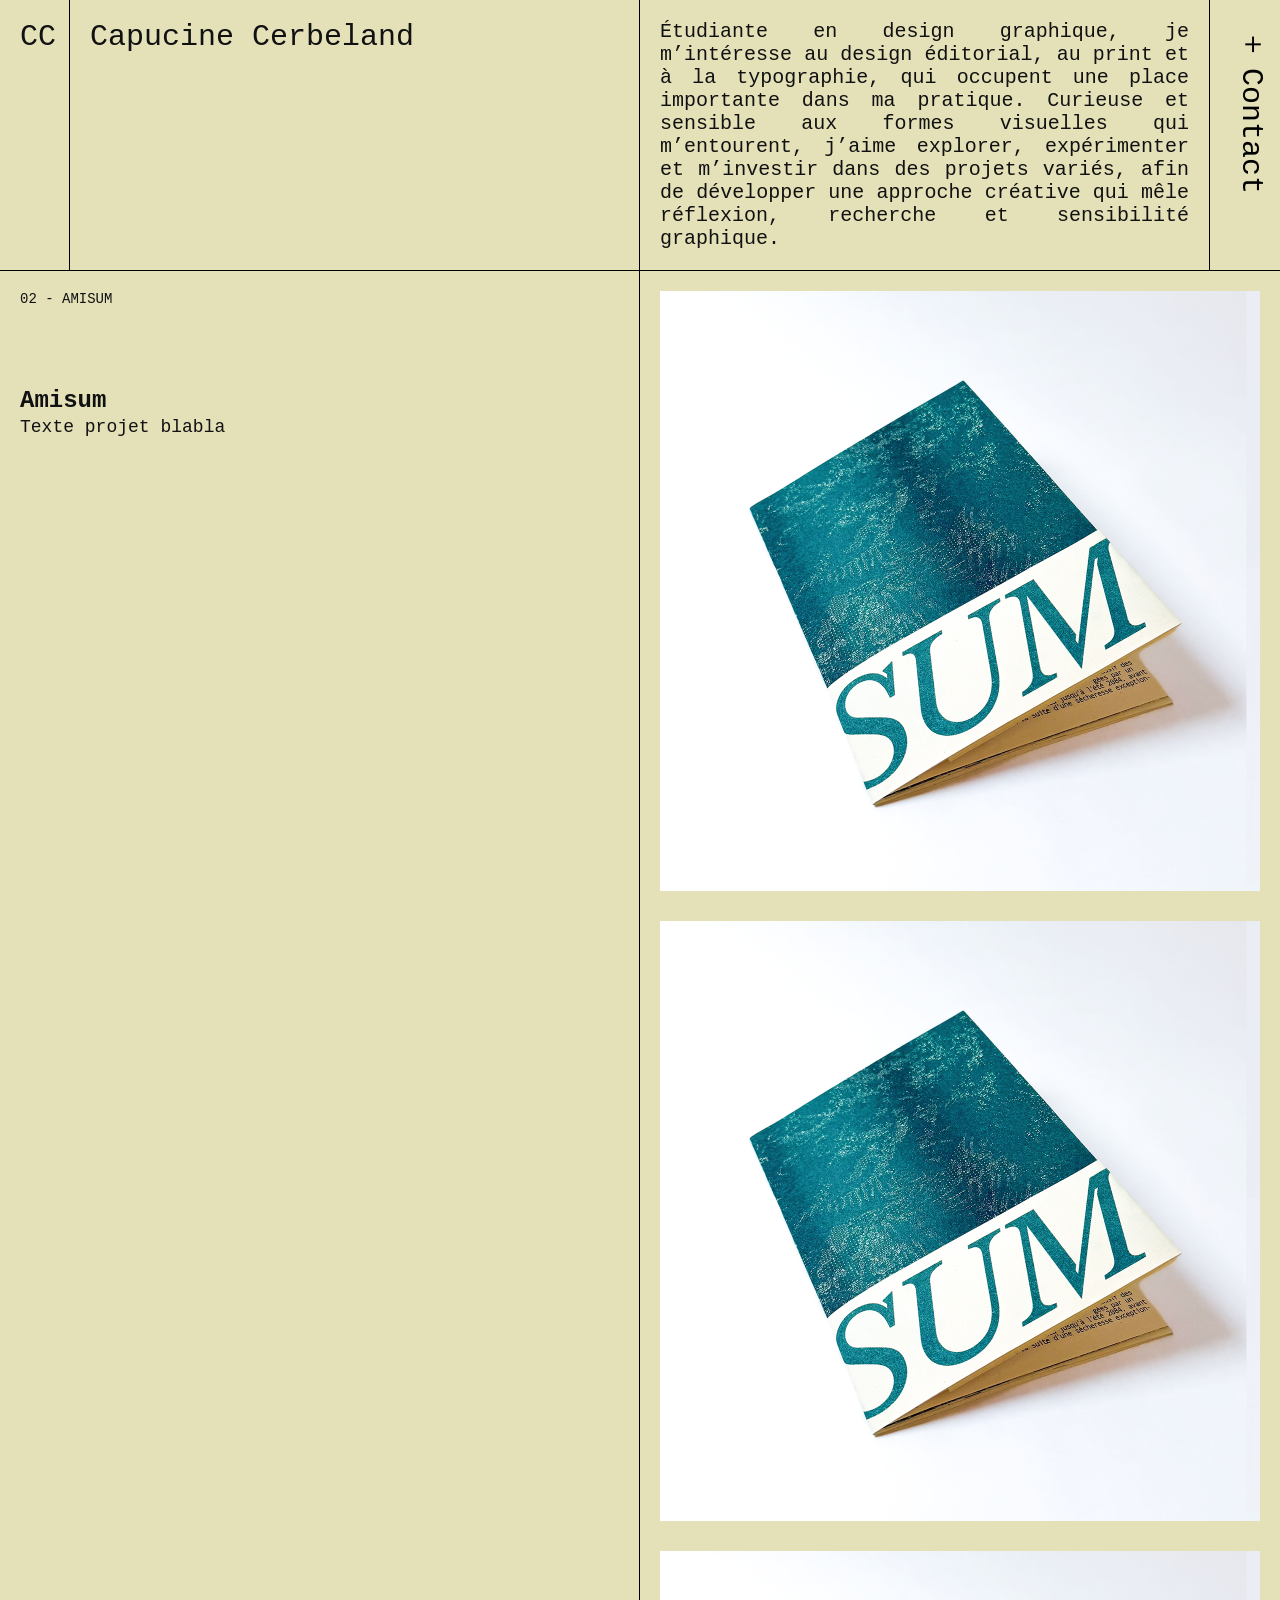
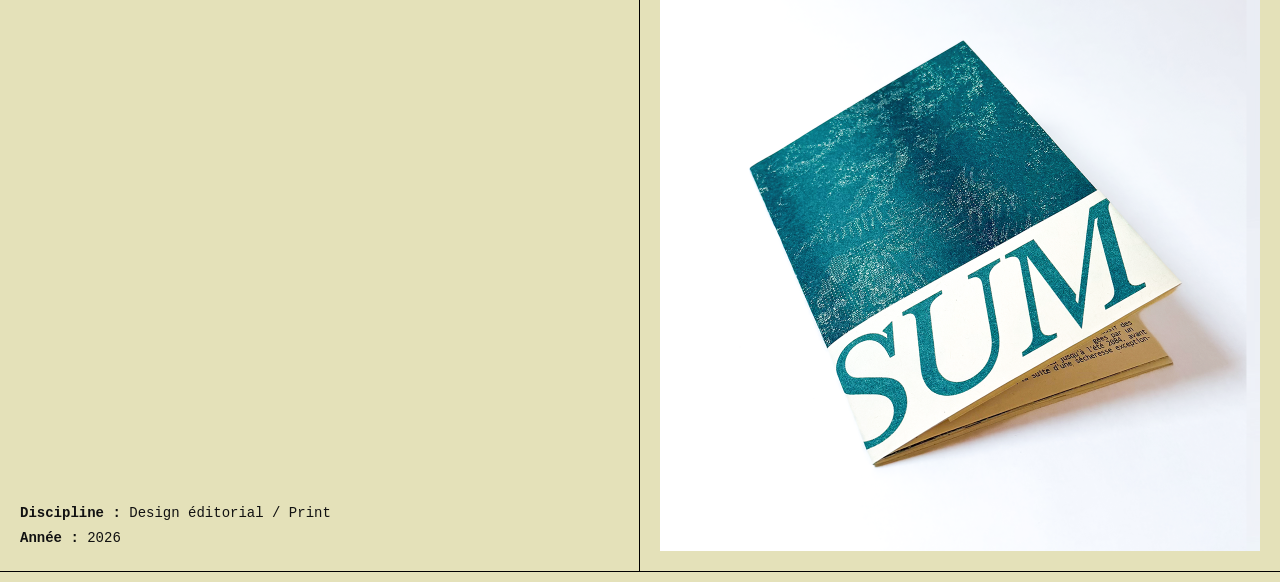
==== Amisum.html @ fda40084 "24.11" ====
<!DOCTYPE html>
<html lang="fr">

<head>
    <meta charset="UTF-8">
    <meta name="viewport" content="width=device-width, initial-scale=1.0">
    <link rel="stylesheet" href="style.css">
    <title>Amisum</title>
</head>

<body>
    <header>
        <div class="logo">CC</div>
        <div class="header-title">Capucine Cerbeland
        </div>
        <div class="header-description">
            Étudiante en design graphique, je m’intéresse au design éditorial, au print et à la typographie, qui
            occupent une place importante dans ma pratique.
            Curieuse et sensible aux formes visuelles qui m’entourent, j’aime explorer, expérimenter et m’investir dans
            des projets variés, afin de développer une approche créative qui mêle réflexion, recherche et sensibilité
            graphique.

        </div>
        <div>  <a href="contact.html" class="menu">＋ Contact</a></div>
    </header>
    <section class="projet">

        <!-- Colonne de gauche : informations du projet -->
        <div class="projet-infos">
            <div class="projet-numero">02 - AMISUM</div>

            <h2>Amisum</h2>

            <div class="projet-description">
                <p>
                Texte projet blabla
                </p>

            </div>

            <div class="projet-details">
                
                <p><strong>Discipline :</strong> Design éditorial / Print</p>
                <p><strong>Année :</strong> 2026</p>
            </div>
        </div>

        <!-- Colonne de droite : images -->
        <div class="projet-images">

            <img src="images/Images-portfolio/amisum.png" alt="image herbier">
            <img src="images/Images-portfolio/amisum.png" alt="image herbier">
            <img src="images/Images-portfolio/amisum.png" alt="image herbier">


        </div>

    </section>

</body>

</html>
---- style.css ----
* {
    margin: 0;
    padding: 0;
    box-sizing: border-box;
}

body {
    background-color: #e4e1b9;
    color: #111;
    font-family: "Cutive_Mono", monospace;
    font-size: 16px;
}

header {
    display: grid;
    grid-template-columns: 70px 1fr 1fr 70px;
    border-bottom: 1px solid black;
    min-height: 150px;
}

.projet {
    grid-template-columns: 70px 1fr 1fr 70px;
    border-bottom: 1px solid black;

}

.logo, .header-title, .header-description, .menu {
    padding: 20px;
    border-right: 1px solid black;
    text-align: justify;
}

.logo {
    font-size: 30px;
    text-align: center;
}

.header-title {
    font-size: 30px;
}

.header-description {
    font-family: monospace;
    font-size: 20px;
}

.menu {
    writing-mode: vertical-rl;
    text-align: center;
    font-size: 30px;
    text-decoration: none;
    color: black;
    
}

.img {
    display: block;
    width: 300px;
    height: 300px;
    
}



.section {
    display: grid;
    grid-template-columns: 1fr 1fr;
    border-bottom: 1px solid black;
    min-height: 100px;
}

.section h2 {
    padding: 20px;
    font-size: 40px;
    font-weight: normal;
    border-right: 1px solid black;
}

.description {
    padding: 20px;
    font-family: monospace;
    font-size: 20px;
}

.initiative {
    border-bottom: 1px solid black;
    transition: 20ms;
    min-height: 50px;
}

.initiative :hover{
    color: #e4e1b9;
    background-color: black;

}

.initiative-title {
    display: flex;
    justify-content: space-between;
    align-items: center;
    padding: 35px 20px;
    cursor: pointer;
    font-size: 30px;
}

.plus {
    font-size: 50px;
}

.content {
    display: none;
    padding: 20px;
}

.content.open {
    display: block;
}

.content-grid {
    display: grid;
    grid-template-columns: 1fr 1fr;
    gap: 50px;
}

.content p {
    font-family: monospace;
    font-size: 16px;
    line-height: 1.4;
    margin-bottom: 25px;
}

.content a {
    color: black;
}

.content img {
    width: 80%;
    margin-top: 40px;
}

.speakers {
    font-family: monospace;
}

.speakers small {
    font-size: 12px;
}

/* PAGE PROJET HERBIER */

.projet {
    display: grid;
    grid-template-columns: 1fr 1fr;
    border-bottom: 1px solid black;
    align-items: stretch;
}

/* COLONNE TEXTE */

.projet-infos {
    padding: 20px;
    border-right: 1px solid black;
    display: flex;
    flex-direction: column;
}

.projet-numero {
    font-family: monospace;
    font-size: 14px;
    margin-bottom: 80px;
}

.projet-infos h1 {
    font-size: 70px;
    font-weight: normal;
    margin-bottom: 40px;
}

.projet-description {
    font-family: monospace;
    font-size: 18px;
    line-height: 1.5;
    max-width: 500px;
}

.projet-description p {
    margin-bottom: 25px;
}

.projet-details {
    margin-top: auto;
    padding-top: 80px;
    font-family: monospace;
    font-size: 14px;
    line-height: 1.8;
}

/* COLONNE IMAGES */

.projet-images {
    padding: 20px;
    display: flex;
    flex-direction: column;
    gap: 30px;
}

.projet-images img {
    display: block;
    width: 100%;
    height: auto;
    object-fit: cover;
}

/* VERSION MOBILE */

@media (max-width: 700px) {

    .projet {
        grid-template-columns: 1fr;
    }

    .projet-infos {
        border-right: none;
        border-bottom: 1px solid black;
    }

    .projet-numero {
        margin-bottom: 40px;
    }

    .projet-infos h1 {
        font-size: 50px;
    }

    .projet-images {
        padding: 15px;
    }

}


/*@media (max-width: 700px) {



    header {
        grid-template-columns: 50px 1fr 50px;
    }

    .header-description {
        display: none;
    }

    .initiative-title {
        font-size: 35px;
    }

    .content-grid {
        grid-template-columns: 1fr;
    }

    .section {
        grid-template-columns: 1fr;
    }

    .content img {
        width: 100%;
    }
}
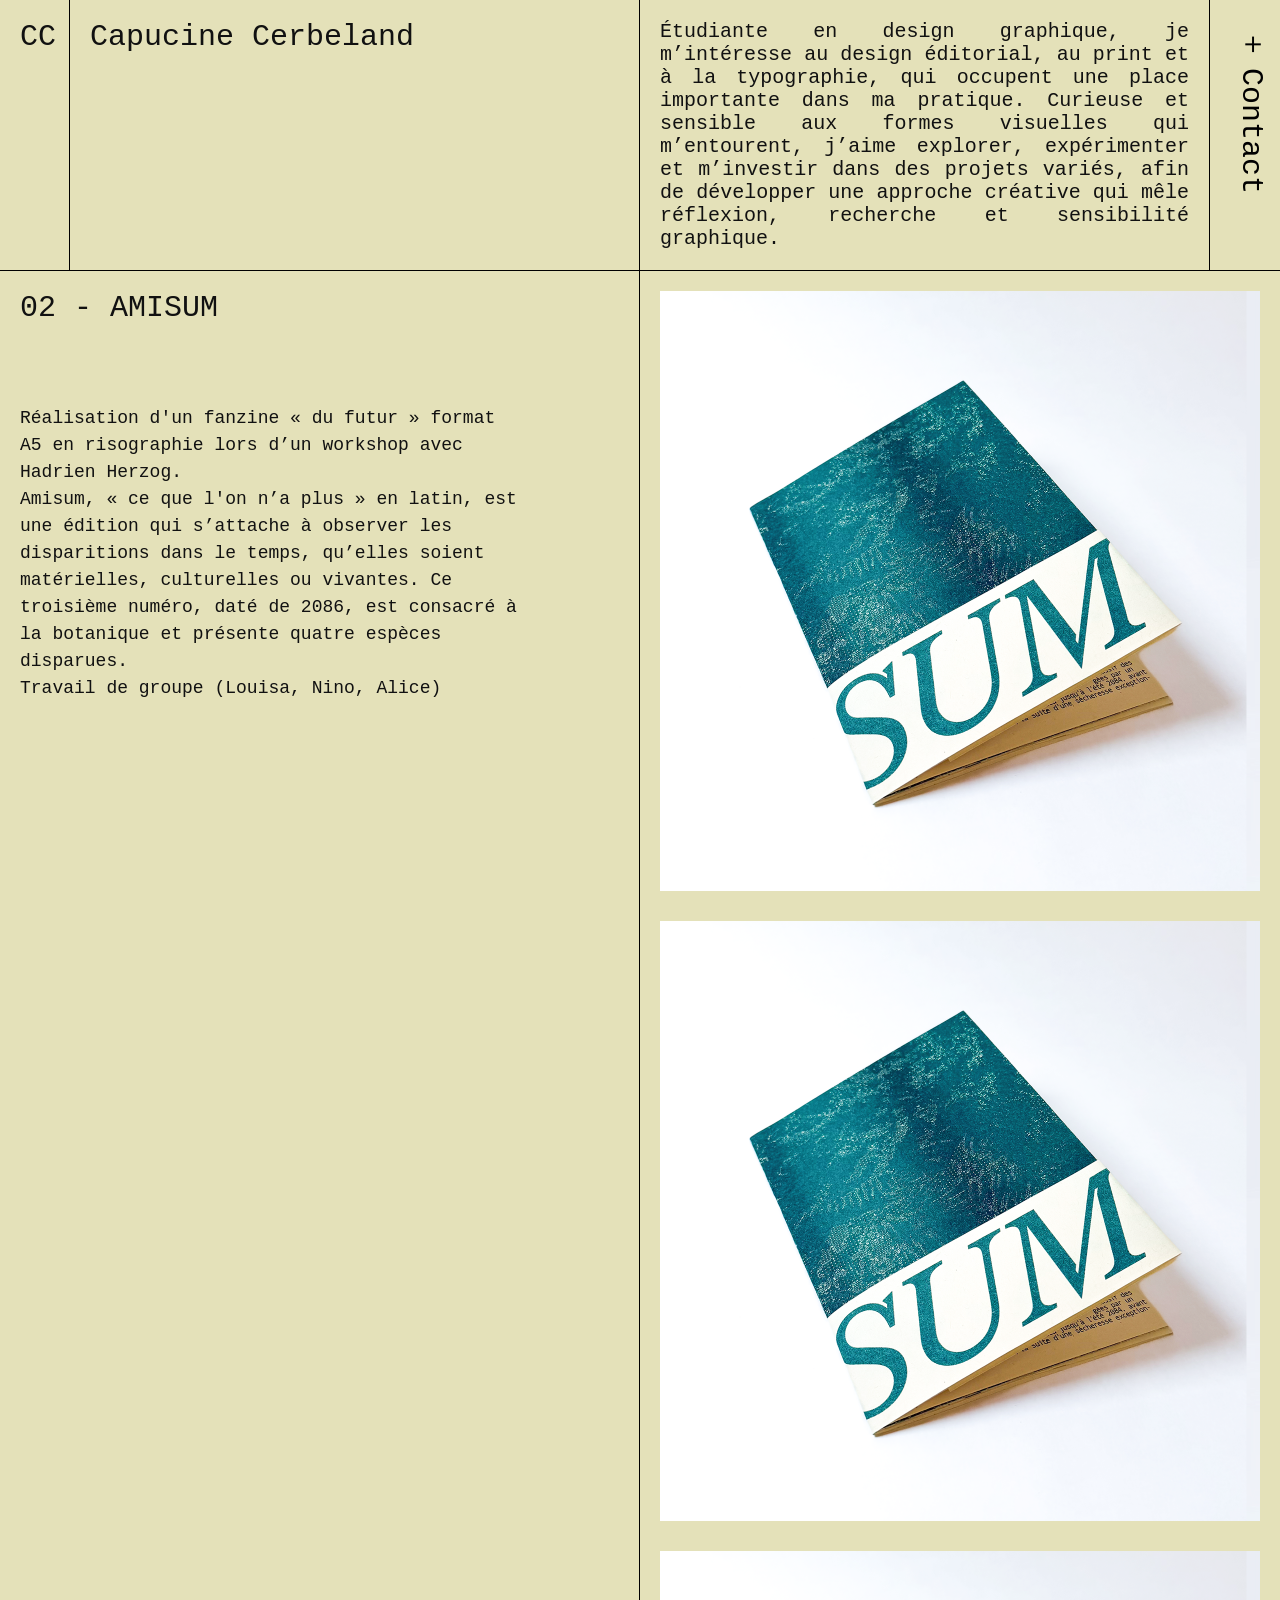
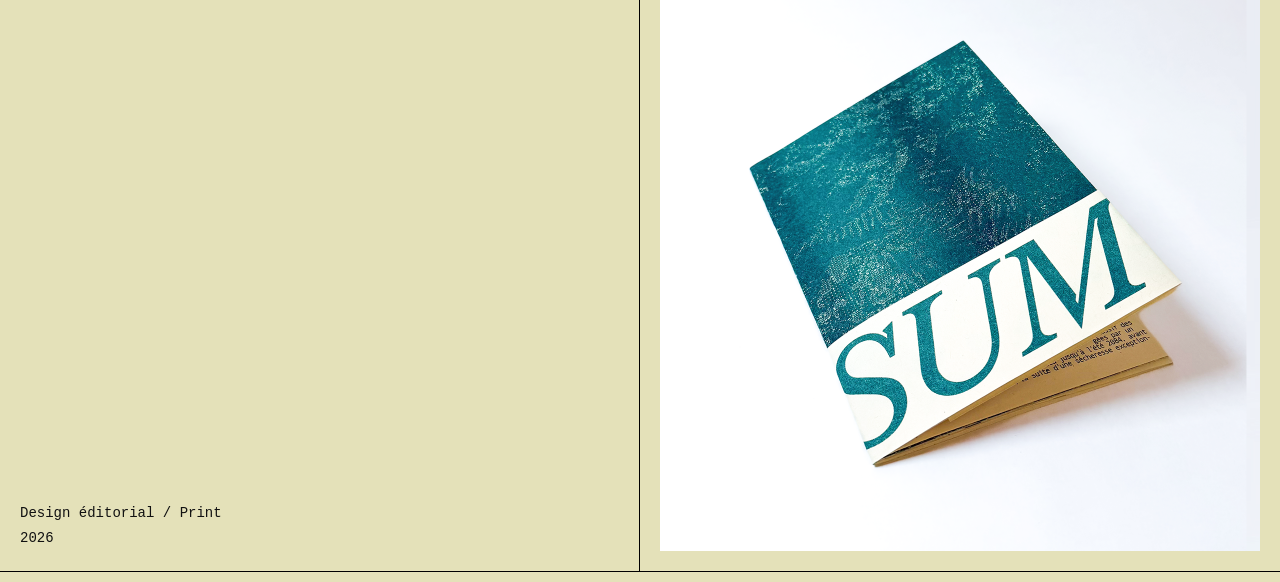
==== commit 2aa64879: "24.11" ====
--- a/Amisum.html
+++ b/Amisum.html
@@ -6,11 +6,19 @@
     <meta name="viewport" content="width=device-width, initial-scale=1.0">
     <link rel="stylesheet" href="style.css">
     <title>Amisum</title>
+
+    <link rel="icon" type="image/png" href="favicon/favicon-96x96.png" sizes="96x96" />
+    <link rel="icon" type="image/svg+xml" href="favicon/favicon.svg" />
+    <link rel="shortcut icon" href="/favicon.ico" />
+    <link rel="apple-touch-icon" sizes="180x180" href="/apple-touch-icon.png" />
+    <link rel="manifest" href="/site.webmanifest" />
 </head>
 
 <body>
     <header>
-        <div class="logo">CC</div>
+        <div class="logo">
+            <a href="index.html">CC</a>
+        </div>
         <div class="header-title">Capucine Cerbeland
         </div>
         <div class="header-description">
@@ -21,27 +29,32 @@
             graphique.
 
         </div>
-        <div>  <a href="contact.html" class="menu">＋ Contact</a></div>
+        <div> <a href="contact.html" class="menu">＋ Contact</a></div>
     </header>
     <section class="projet">
 
         <!-- Colonne de gauche : informations du projet -->
         <div class="projet-infos">
             <div class="projet-numero">02 - AMISUM</div>
-
-            <h2>Amisum</h2>
-
             <div class="projet-description">
                 <p>
-                Texte projet blabla
+                    Réalisation d'un fanzine « du futur » format A5 en risographie lors d’un workshop avec Hadrien Herzog. 
+                    <br> 
+                    Amisum, « ce que l'on n’a plus » en latin, est une édition qui s’attache à observer les disparitions dans le temps, 
+                    qu’elles soient matérielles, culturelles ou vivantes. Ce troisième numéro, daté de 2086, est consacré à la botanique 
+                    et présente quatre espèces disparues.
+                    <br>
+                    Travail de groupe (Louisa, Nino, Alice)
+
+
                 </p>
 
             </div>
 
             <div class="projet-details">
-                
-                <p><strong>Discipline :</strong> Design éditorial / Print</p>
-                <p><strong>Année :</strong> 2026</p>
+
+                <p>Design éditorial / Print</p>
+                <p>2026</p>
             </div>
         </div>
 
--- a/style.css
+++ b/style.css
@@ -33,6 +33,11 @@
 .logo {
     font-size: 30px;
     text-align: center;
+}
+
+.logo a {
+    text-decoration: none;
+    color: currentColor;
 }
 
 .header-title {
@@ -166,7 +171,7 @@
 
 .projet-numero {
     font-family: monospace;
-    font-size: 14px;
+    font-size: 30px;
     margin-bottom: 80px;
 }
 
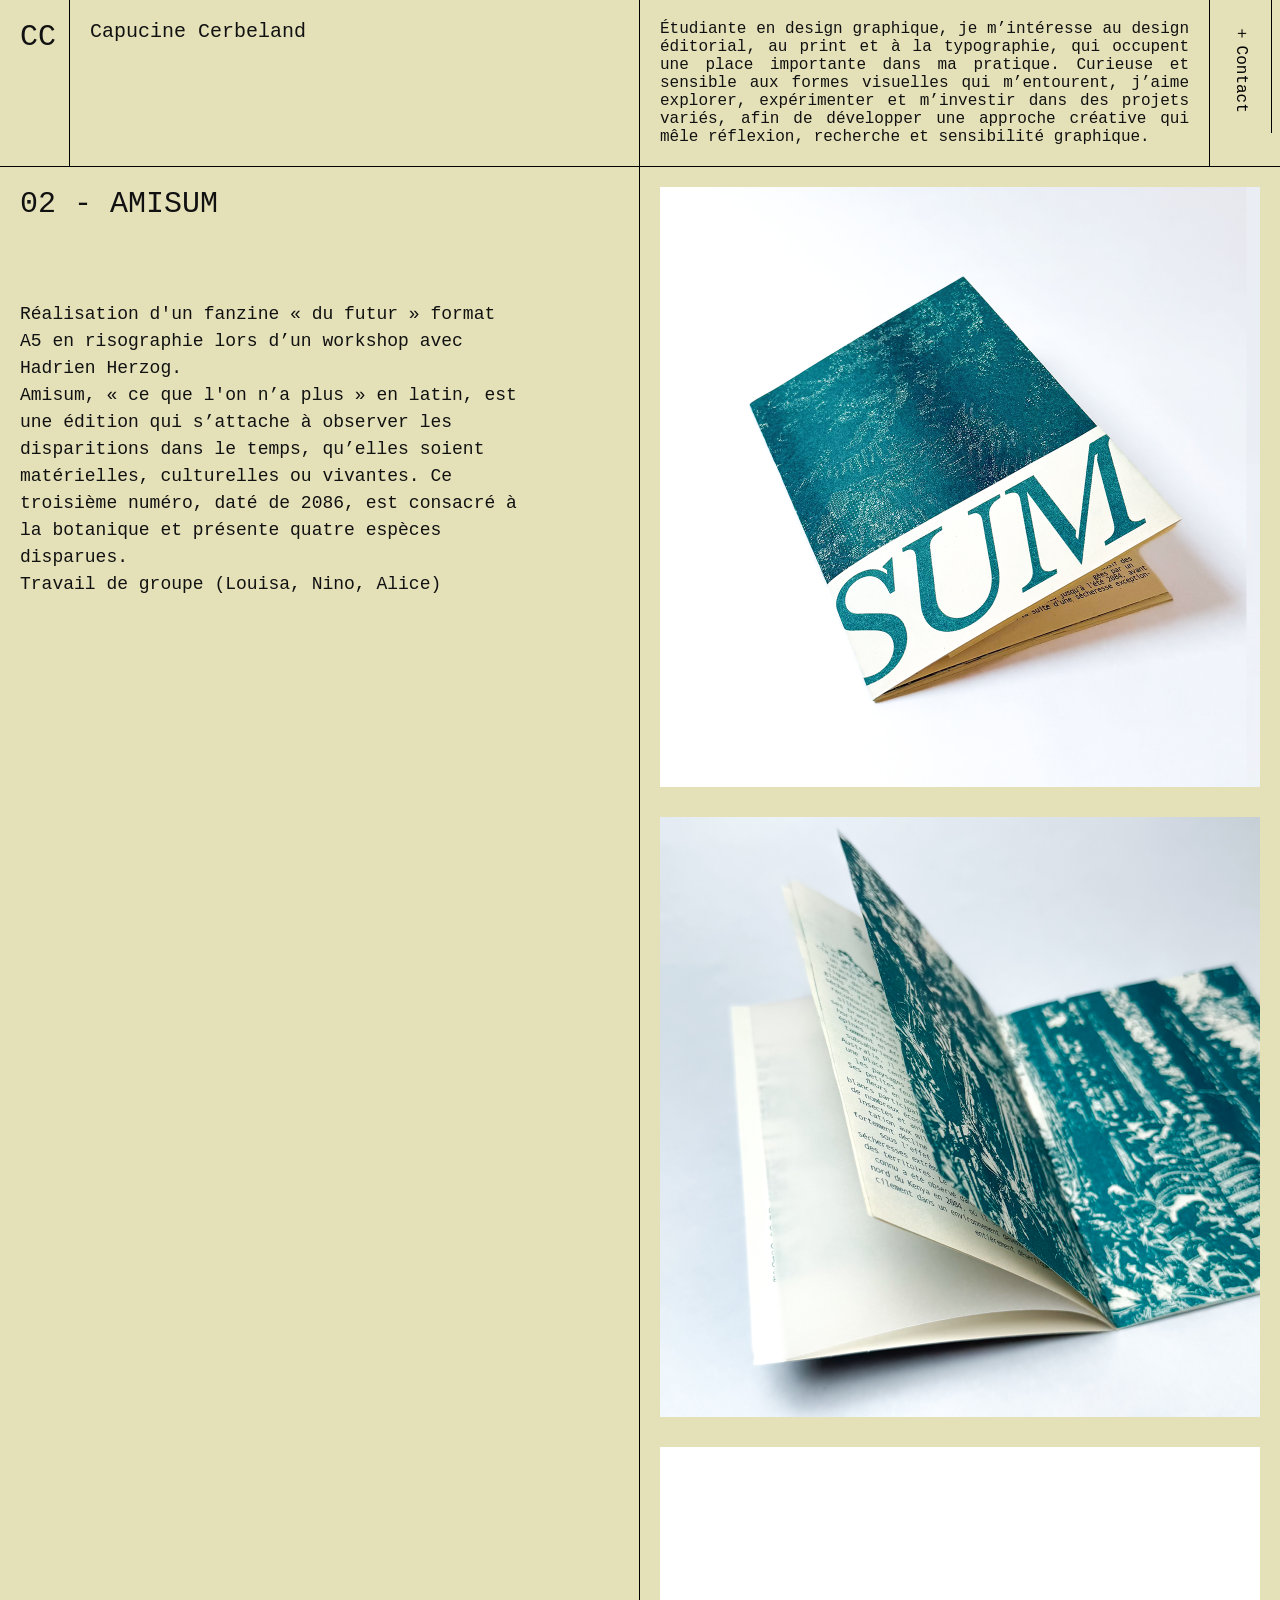
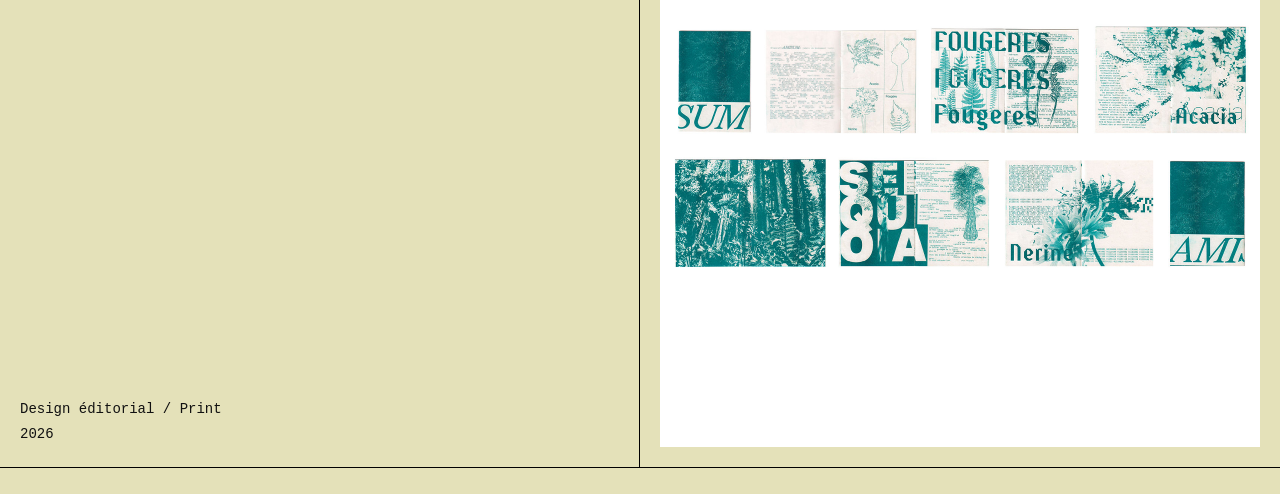
==== commit a187fdb7: "V1_final" ====
--- a/Amisum.html
+++ b/Amisum.html
@@ -62,8 +62,9 @@
         <div class="projet-images">
 
             <img src="images/Images-portfolio/amisum.png" alt="image herbier">
-            <img src="images/Images-portfolio/amisum.png" alt="image herbier">
-            <img src="images/Images-portfolio/amisum.png" alt="image herbier">
+            <img src="images/Images-portfolio/amisum2.png" alt="image herbier">
+            <img src="images/Images-portfolio/amisum-full.png" alt="image herbier">
+            
 
 
         </div>
--- a/style.css
+++ b/style.css
@@ -15,7 +15,7 @@
     display: grid;
     grid-template-columns: 70px 1fr 1fr 70px;
     border-bottom: 1px solid black;
-    min-height: 150px;
+    min-height: 100px;
 }
 
 .projet {
@@ -41,18 +41,18 @@
 }
 
 .header-title {
-    font-size: 30px;
+    font-size: 20px;
 }
 
 .header-description {
     font-family: monospace;
-    font-size: 20px;
+    font-size: 16px;
 }
 
 .menu {
     writing-mode: vertical-rl;
     text-align: center;
-    font-size: 30px;
+    font-size: 16px;
     text-decoration: none;
     color: black;
     
@@ -71,20 +71,20 @@
     display: grid;
     grid-template-columns: 1fr 1fr;
     border-bottom: 1px solid black;
-    min-height: 100px;
+    min-height: 75px;
 }
 
 .section h2 {
     padding: 20px;
-    font-size: 40px;
+    font-size: 30px;
     font-weight: normal;
     border-right: 1px solid black;
 }
 
 .description {
-    padding: 20px;
-    font-family: monospace;
-    font-size: 20px;
+    padding: 16px;
+    font-family: monospace;
+    font-size: 16px;
 }
 
 .initiative {
@@ -105,7 +105,7 @@
     align-items: center;
     padding: 35px 20px;
     cursor: pointer;
-    font-size: 30px;
+    font-size: 25px;
 }
 
 .plus {
